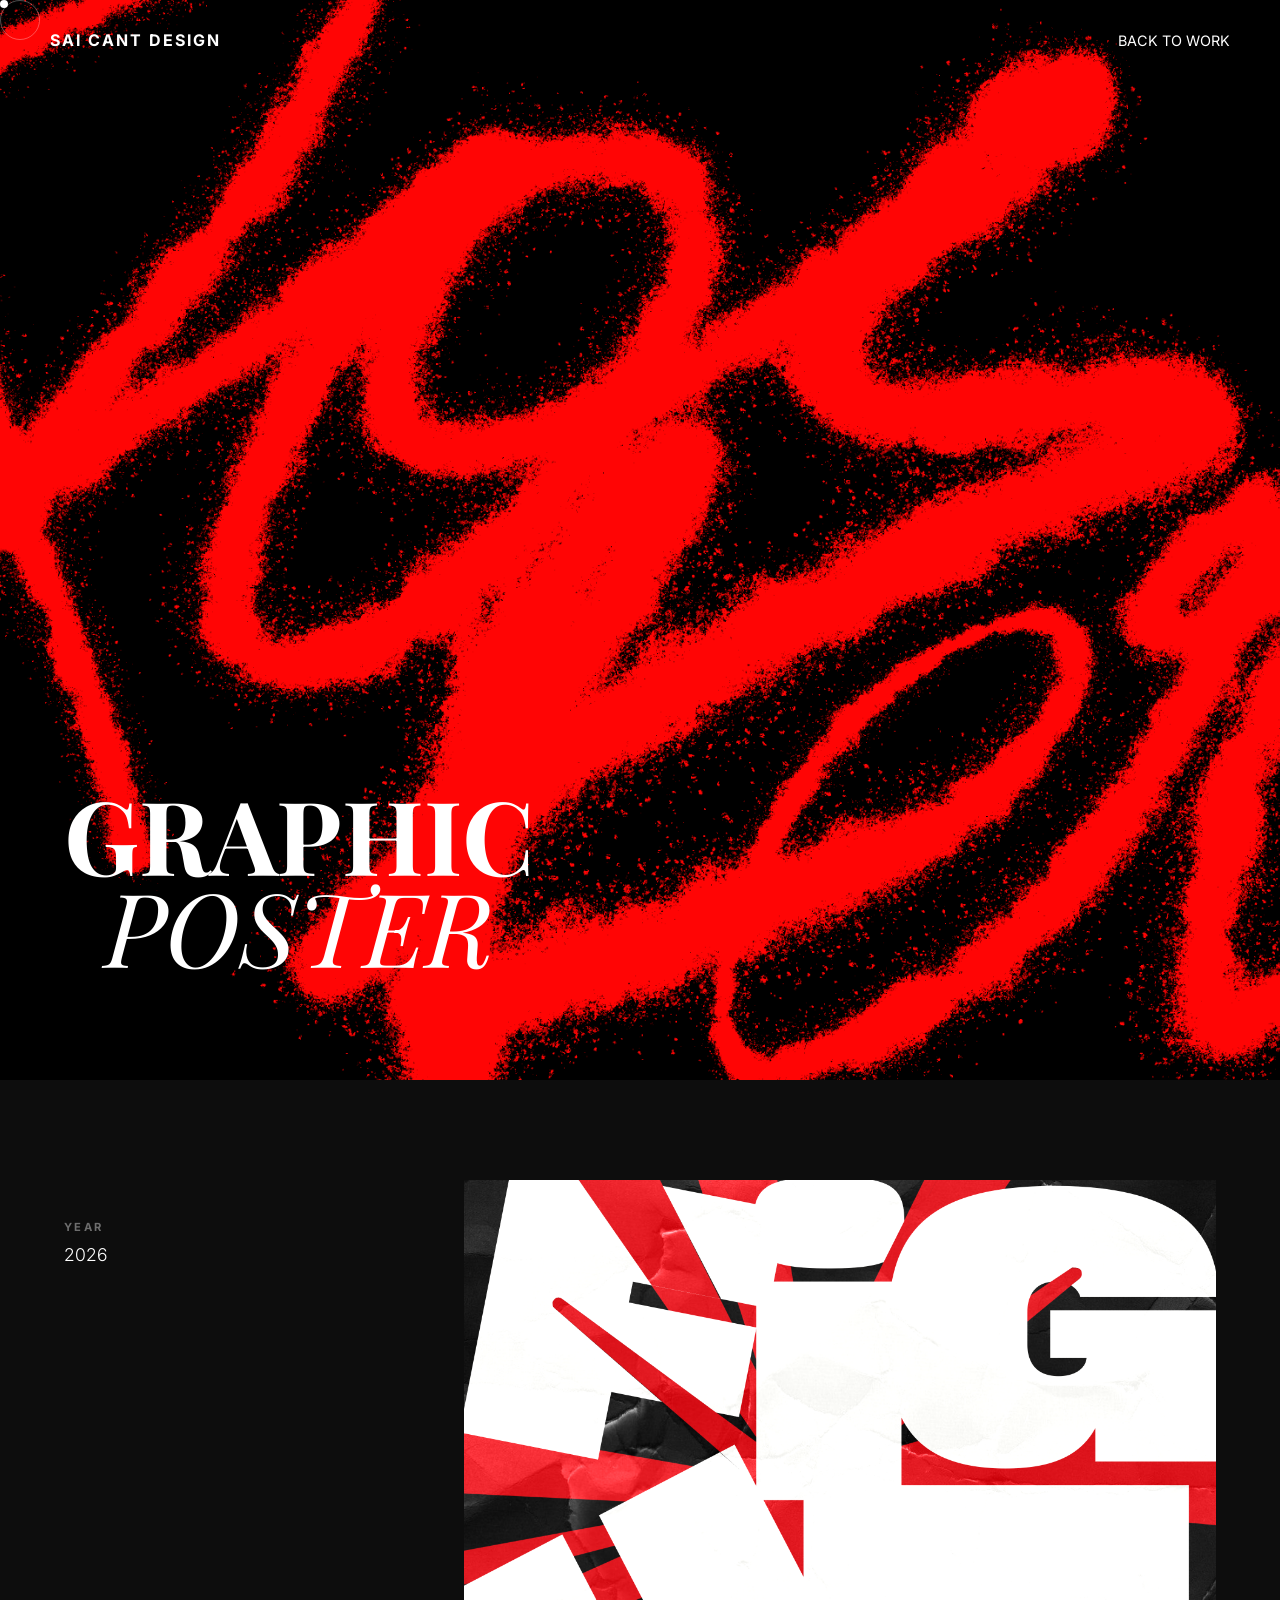
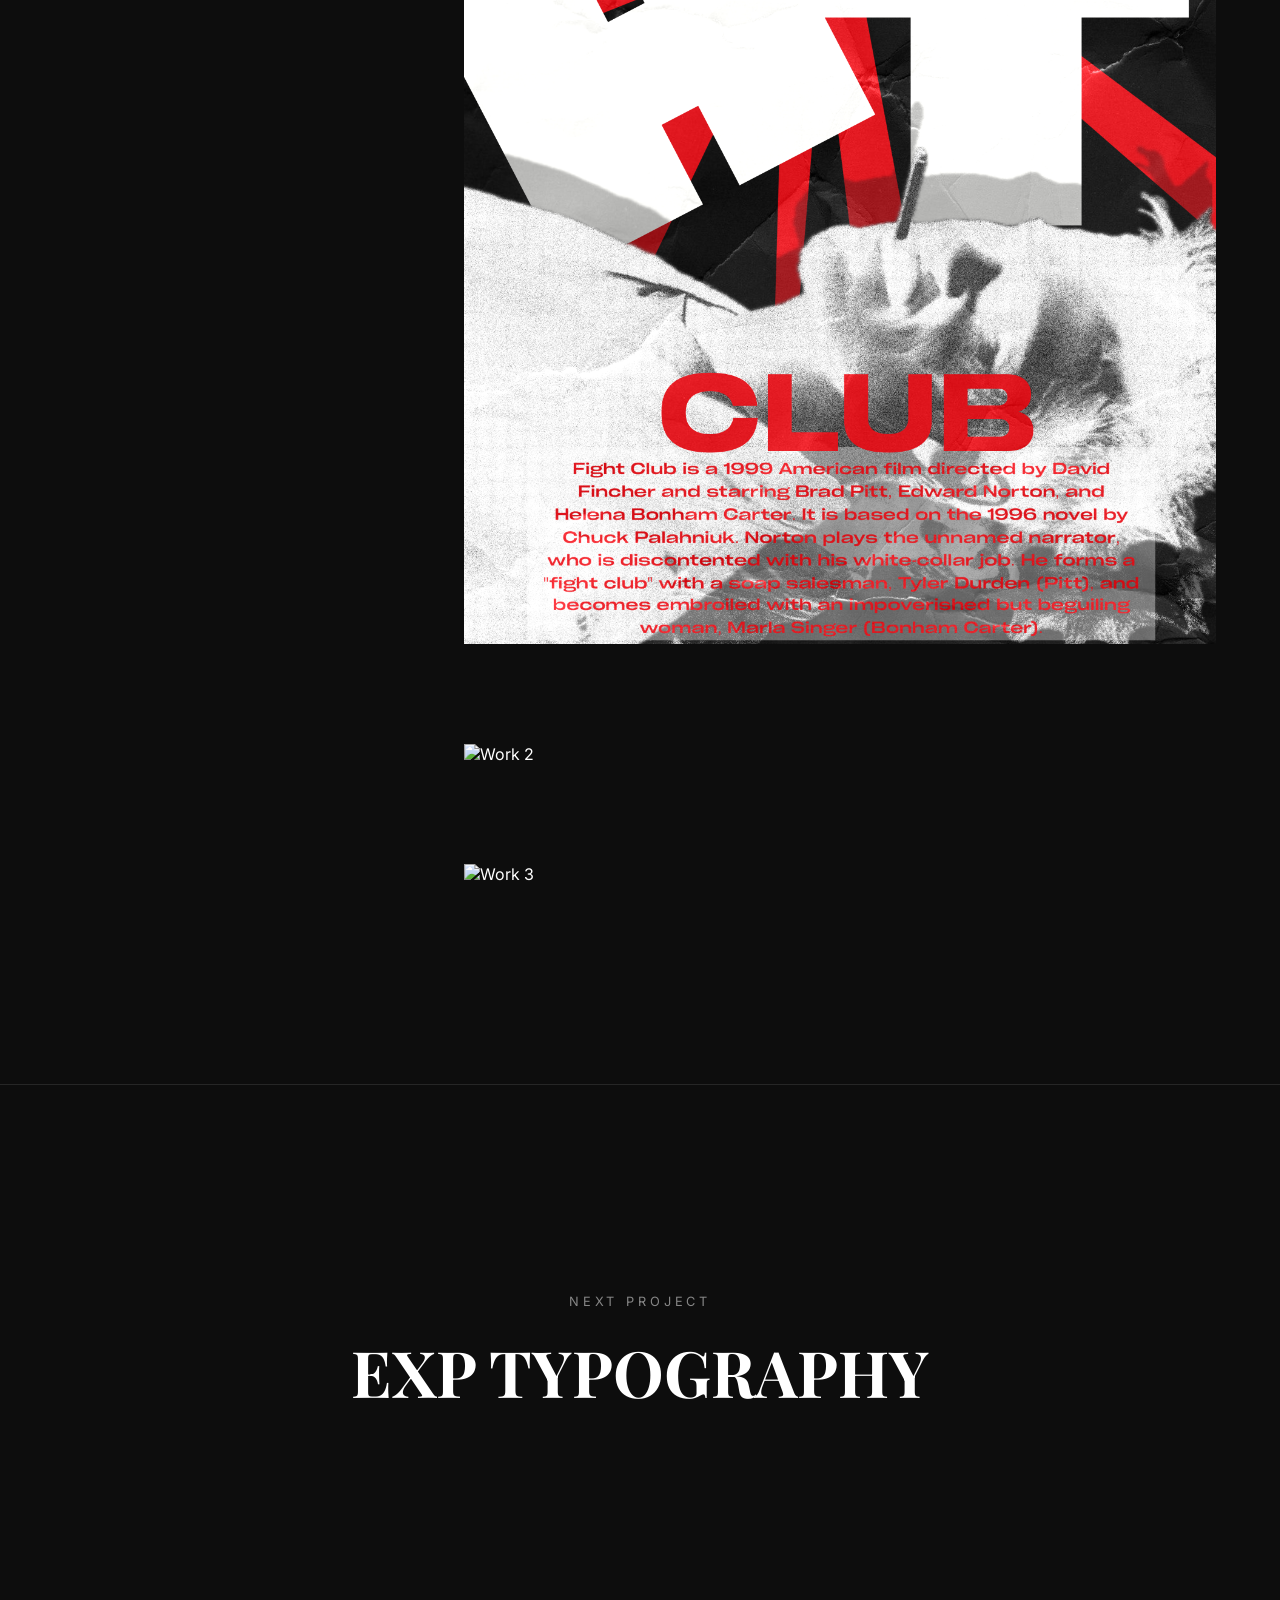
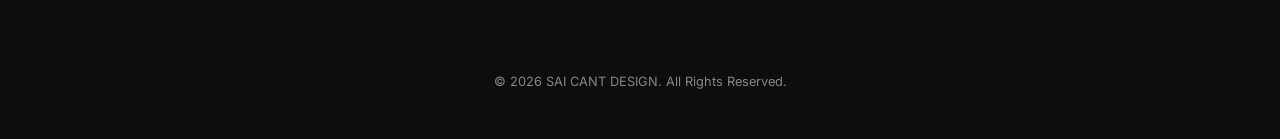
==== project.html @ 48252958 "portfolio" ====
<!DOCTYPE html>
<html lang="en">
<head>
    <meta charset="UTF-8">
    <meta name="viewport" content="width=device-width, initial-scale=1.0">
    <title>Project Title | Studio.GD</title>
    <link rel="stylesheet" href="style.css">
    <link href="https://fonts.googleapis.com/css2?family=Inter:wght@300;400;700&family=Playfair+Display:ital,wght@0,700;1,700&display=swap" rel="stylesheet">
</head>
<body class="project-page">

    <div class="cursor"></div>
    <div class="cursor-follower"></div>

    <nav>
        <div class="logo"><a href="index.html" style="text-decoration:none; color:white;">SAI CANT DESIGN</a></div>
        <div class="nav-links">
            <a href="index.html#work">Back to Work</a>
        </div>
    </nav>

    <div id="wrapper">
        <header class="project-hero">
            <div class="hero-image-full">
                <img src="Untitled_Artwork 68.png" alt="Hero">
            </div>
            <div class="project-title-container">
                <h1 class="reveal-text">GRAPHIC <span>POSTER</span></h1>
            </div>
        </header>

        <section class="project-content">
            <div class="project-sidebar">
                <div class="sticky-info">
                    <div class="info-block">
                        <h4></h4>
                        <p> </p>
                    </div>
                    <div class="info-block">
                        <h4></h4>
                        <p></p>
                    </div>
                    <div class="info-block">
                        <h4>Year</h4>
                        <p>2026</p>
                    </div>
                </div>
            </div>

            <div class="project-gallery">
                <div class="gallery-item fade-up">
                    <img src="WHITE.png" alt="Work 1">
                </div>
                <div class="gallery-item fade-up">
                    <img src="BLACK.png" alt="Work 2">
                </div>
                <div class="gallery-item fade-up">
                    <img src="EDIT.png" alt="Work 3">
                </div>
            </div>
        </section>

        <section class="next-project">
            <a href="#">
                <span class="label">Next Project</span>
                <h2>EXP TYPOGRAPHY</h2>
            </a>
        </section>

        <footer>
            <p>&copy; 2026 SAI CANT DESIGN. All Rights Reserved.</p>
        </footer>
    </div>

    <script src="https://cdnjs.cloudflare.com/ajax/libs/gsap/3.12.2/gsap.min.js"></script>
    <script src="https://cdnjs.cloudflare.com/ajax/libs/gsap/3.12.2/ScrollTrigger.min.js"></script>
    <script src="https://cdn.jsdelivr.net/gh/studio-freight/lenis@1.0.19/bundled/lenis.min.js"></script>
    <script src="script.js"></script>
</body>
</html>
---- style.css ----
:root {
    --bg-color: #0d0d0d;
    --text-color: #ffffff;
    --accent-color: #f3f3f3;
}

* {
    margin: 0;
    padding: 0;
    box-sizing: border-box;
    cursor: none; /* Hide default cursor for custom cursor */
}

body {
    background-color: var(--bg-color);
    color: var(--text-color);
    font-family: 'Inter', sans-serif;
    overflow-x: hidden;
}

/* Custom Cursor */
.cursor {
    width: 8px;
    height: 8px;
    background: #fff;
    border-radius: 50%;
    position: fixed;
    pointer-events: none;
    z-index: 999;
}

.cursor-follower {
    width: 40px;
    height: 40px;
    border: 1px solid rgba(255, 255, 255, 0.3);
    border-radius: 50%;
    position: fixed;
    pointer-events: none;
    z-index: 998;
    transition: transform 0.1s ease-out;
}

/* Navigation */
nav {
    position: fixed;
    top: 0;
    width: 100%;
    padding: 30px 50px;
    display: flex;
    justify-content: space-between;
    align-items: center;
    z-index: 100;
}

.logo {
    font-weight: 700;
    letter-spacing: 2px;
}

.nav-links a {
    color: var(--text-color);
    text-decoration: none;
    margin-left: 30px;
    font-size: 0.9rem;
    text-transform: uppercase;
}

/* Hero Section */
.hero {
    height: 100vh;
    display: flex;
    flex-direction: column;
    justify-content: center;
    align-items: center;
    padding-top: 100px;
}

h1 {
    font-family: 'Playfair Display', serif;
    font-size: 8vw;
    line-height: 0.9;
    text-align: center;
}

h1 span {
    display: block;
    font-style: italic;
    font-weight: 300;
}

.hero-image-container {
    width: 60%;
    height: 50vh;
    margin-top: 50px;
    overflow: hidden;
    position: relative;
}

.hero-bg {
    width: 100%;
    height: 120%; /* Taller for parallax */
    background-size: cover;
    background-position: center;
}

/* Horizontal Scroll Styles */
.horizontal-scroll {
    height: 100vh;
    overflow: hidden;
    display: flex;
    align-items: center;
}

.pin-wrap {
    height: 100vh;
    display: flex;
    align-items: center;
    padding: 0 10vw;
}

.animation-wrap {
    display: flex;
    gap: 150px;
}

.item {
    width: 450px;
    flex-shrink: 0;
}

.item-inner img {
    width: 100%;
    height: 550px;
    object-fit: cover;
    filter: grayscale(1);
    transition: filter 0.5s ease;
}

.item-inner:hover img {
    filter: grayscale(0);
}

.item h3 {
    margin-top: 20px;
    font-size: 1.5rem;
    font-weight: 300;
}

/* Content Sections */
.about, .contact {
    min-height: 80vh;
    display: flex;
    justify-content: center;
    align-items: center;
    text-align: center;
    padding: 100px 20px;
}

.about p {
    font-size: 2.5vw;
    max-width: 80%;
    margin: 0 auto;
    line-height: 1.4;
}

.contact h2 {
    font-family: 'Playfair Display', serif;
    font-size: 6vw;
}

.contact-info {
    margin-top: 40px;
}

footer {
    padding: 50px;
    text-align: center;
    font-size: 0.8rem;
    opacity: 0.5;
}

/* Project Page Specifics */
.project-hero {
    height: 120vh; /* Taller for dramatic scroll */
    position: relative;
    overflow: hidden;
}

.hero-image-full {
    width: 100%;
    height: 100%;
}

.hero-image-full img {
    width: 100%;
    height: 100%;
    object-fit: cover;
}

.project-title-container {
    position: absolute;
    bottom: 10%;
    left: 5%;
}

.project-content {
    display: grid;
    grid-template-columns: 350px 1fr;
    gap: 50px;
    padding: 100px 5%;
}

.sticky-info {
    position: sticky;
    top: 150px;
}

.info-block {
    margin-bottom: 40px;
}

.info-block h4 {
    text-transform: uppercase;
    font-size: 0.7rem;
    letter-spacing: 0.2em;
    opacity: 0.4;
    margin-bottom: 10px;
}

.info-block p {
    font-size: 1.1rem;
    font-weight: 300;
}

.gallery-item {
    margin-bottom: 100px;
}

.gallery-item img {
    width: 100%;
    display: block;
}

/* Next Project Footer */
.next-project {
    height: 60vh;
    display: flex;
    justify-content: center;
    align-items: center;
    border-top: 1px solid rgba(255,255,255,0.1);
}

.next-project a {
    text-decoration: none;
    color: white;
    text-align: center;
}

.next-project .label {
    display: block;
    font-size: 0.8rem;
    text-transform: uppercase;
    letter-spacing: 0.3em;
    margin-bottom: 20px;
    opacity: 0.5;
}

.next-project h2 {
    font-family: 'Playfair Display', serif;
    font-size: 5vw;
    transition: font-style 0.3s ease;
}

.next-project a:hover h2 {
    font-style: italic;
}

/* Project Page Specifics */
.project-hero {
    height: 120vh; /* Taller for dramatic scroll */
    position: relative;
    overflow: hidden;
}

.hero-image-full {
    width: 100%;
    height: 100%;
}

.hero-image-full img {
    width: 100%;
    height: 100%;
    object-fit: cover;
}

.project-title-container {
    position: absolute;
    bottom: 10%;
    left: 5%;
}

.project-content {
    display: grid;
    grid-template-columns: 350px 1fr;
    gap: 50px;
    padding: 100px 5%;
}

.sticky-info {
    position: sticky;
    top: 150px;
}

.info-block {
    margin-bottom: 40px;
}

.info-block h4 {
    text-transform: uppercase;
    font-size: 0.7rem;
    letter-spacing: 0.2em;
    opacity: 0.4;
    margin-bottom: 10px;
}

.info-block p {
    font-size: 1.1rem;
    font-weight: 300;
}

.gallery-item {
    margin-bottom: 100px;
}

.gallery-item img {
    width: 100%;
    display: block;
}

/* Next Project Footer */
.next-project {
    height: 60vh;
    display: flex;
    justify-content: center;
    align-items: center;
    border-top: 1px solid rgba(255,255,255,0.1);
}

.next-project a {
    text-decoration: none;
    color: white;
    text-align: center;
}

.next-project .label {
    display: block;
    font-size: 0.8rem;
    text-transform: uppercase;
    letter-spacing: 0.3em;
    margin-bottom: 20px;
    opacity: 0.5;
}

.next-project h2 {
    font-family: 'Playfair Display', serif;
    font-size: 5vw;
    transition: font-style 0.3s ease;
}

.next-project a:hover h2 {
    font-style: italic;
}

/* Project Page Specifics */
.project-hero {
    height: 120vh; /* Taller for dramatic scroll */
    position: relative;
    overflow: hidden;
}

.hero-image-full {
    width: 100%;
    height: 100%;
}

.hero-image-full img {
    width: 100%;
    height: 100%;
    object-fit: cover;
}

.project-title-container {
    position: absolute;
    bottom: 10%;
    left: 5%;
}

.project-content {
    display: grid;
    grid-template-columns: 350px 1fr;
    gap: 50px;
    padding: 100px 5%;
}

.sticky-info {
    position: sticky;
    top: 150px;
}

.info-block {
    margin-bottom: 40px;
}

.info-block h4 {
    text-transform: uppercase;
    font-size: 0.7rem;
    letter-spacing: 0.2em;
    opacity: 0.4;
    margin-bottom: 10px;
}

.info-block p {
    font-size: 1.1rem;
    font-weight: 300;
}

.gallery-item {
    margin-bottom: 100px;
}

.gallery-item img {
    width: 100%;
    display: block;
}

/* Next Project Footer */
.next-project {
    height: 60vh;
    display: flex;
    justify-content: center;
    align-items: center;
    border-top: 1px solid rgba(255,255,255,0.1);
}

.next-project a {
    text-decoration: none;
    color: white;
    text-align: center;
}

.next-project .label {
    display: block;
    font-size: 0.8rem;
    text-transform: uppercase;
    letter-spacing: 0.3em;
    margin-bottom: 20px;
    opacity: 0.5;
}

.next-project h2 {
    font-family: 'Playfair Display', serif;
    font-size: 5vw;
    transition: font-style 0.3s ease;
}

.next-project a:hover h2 {
    font-style: italic;
}

/* Project Page Specifics */
.project-hero {
    height: 120vh; /* Taller for dramatic scroll */
    position: relative;
    overflow: hidden;
}

.hero-image-full {
    width: 100%;
    height: 100%;
}

.hero-image-full img {
    width: 100%;
    height: 100%;
    object-fit: cover;
}

.project-title-container {
    position: absolute;
    bottom: 10%;
    left: 5%;
}

.project-content {
    display: grid;
    grid-template-columns: 350px 1fr;
    gap: 50px;
    padding: 100px 5%;
}

.sticky-info {
    position: sticky;
    top: 150px;
}

.info-block {
    margin-bottom: 40px;
}

.info-block h4 {
    text-transform: uppercase;
    font-size: 0.7rem;
    letter-spacing: 0.2em;
    opacity: 0.4;
    margin-bottom: 10px;
}

.info-block p {
    font-size: 1.1rem;
    font-weight: 300;
}

.gallery-item {
    margin-bottom: 100px;
}

.gallery-item img {
    width: 100%;
    display: block;
}

/* Next Project Footer */
.next-project {
    height: 60vh;
    display: flex;
    justify-content: center;
    align-items: center;
    border-top: 1px solid rgba(255,255,255,0.1);
}

.next-project a {
    text-decoration: none;
    color: white;
    text-align: center;
}

.next-project .label {
    display: block;
    font-size: 0.8rem;
    text-transform: uppercase;
    letter-spacing: 0.3em;
    margin-bottom: 20px;
    opacity: 0.5;
}

.next-project h2 {
    font-family: 'Playfair Display', serif;
    font-size: 5vw;
    transition: font-style 0.3s ease;
}

.next-project a:hover h2 {
    font-style: italic;
}

/* Project Page Specifics */
.project-hero {
    height: 120vh; /* Taller for dramatic scroll */
    position: relative;
    overflow: hidden;
}

.hero-image-full {
    width: 100%;
    height: 100%;
}

.hero-image-full img {
    width: 100%;
    height: 100%;
    object-fit: cover;
}

.project-title-container {
    position: absolute;
    bottom: 10%;
    left: 5%;
}

.project-content {
    display: grid;
    grid-template-columns: 350px 1fr;
    gap: 50px;
    padding: 100px 5%;
}

.sticky-info {
    position: sticky;
    top: 150px;
}

.info-block {
    margin-bottom: 40px;
}

.info-block h4 {
    text-transform: uppercase;
    font-size: 0.7rem;
    letter-spacing: 0.2em;
    opacity: 0.4;
    margin-bottom: 10px;
}

.info-block p {
    font-size: 1.1rem;
    font-weight: 300;
}

.gallery-item {
    margin-bottom: 100px;
}

.gallery-item img {
    width: 100%;
    display: block;
}

/* Next Project Footer */
.next-project {
    height: 60vh;
    display: flex;
    justify-content: center;
    align-items: center;
    border-top: 1px solid rgba(255,255,255,0.1);
}

.next-project a {
    text-decoration: none;
    color: white;
    text-align: center;
}

.next-project .label {
    display: block;
    font-size: 0.8rem;
    text-transform: uppercase;
    letter-spacing: 0.3em;
    margin-bottom: 20px;
    opacity: 0.5;
}

.next-project h2 {
    font-family: 'Playfair Display', serif;
    font-size: 5vw;
    transition: font-style 0.3s ease;
}

.next-project a:hover h2 {
    font-style: italic;
}
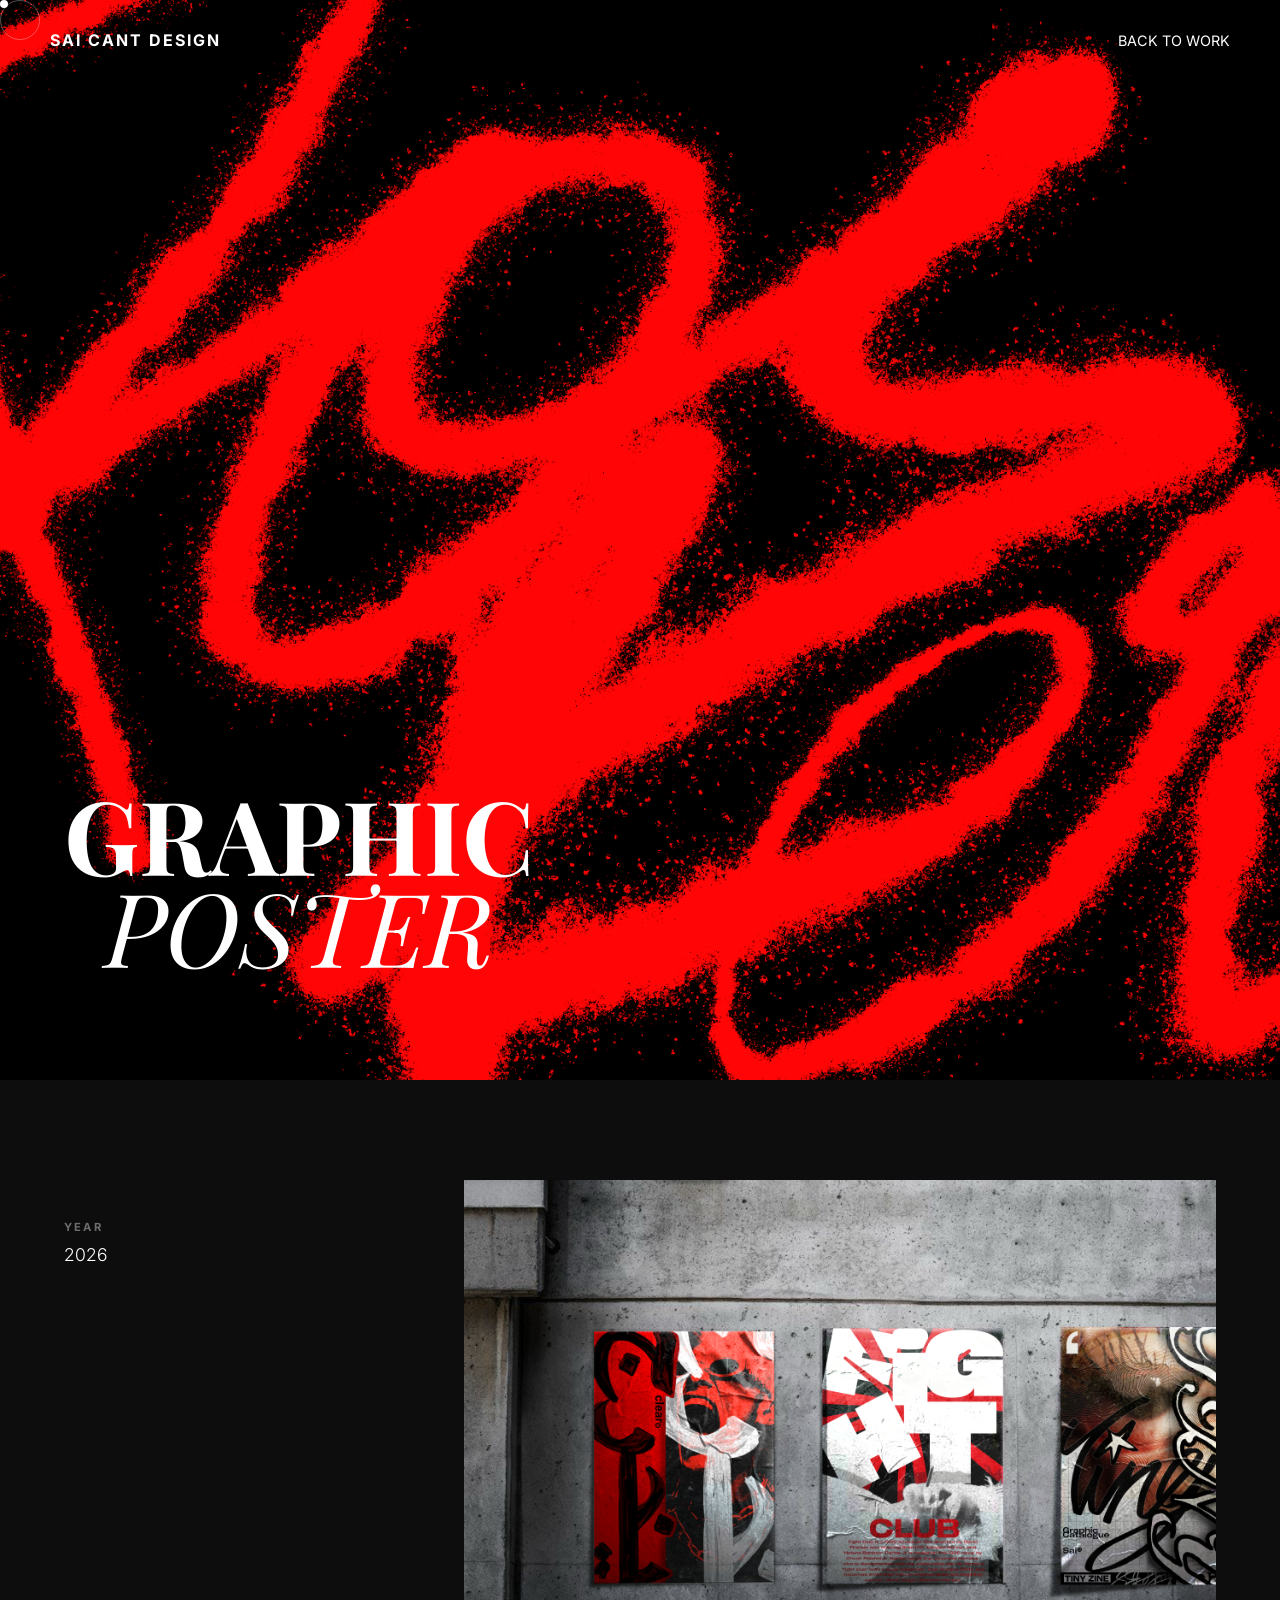
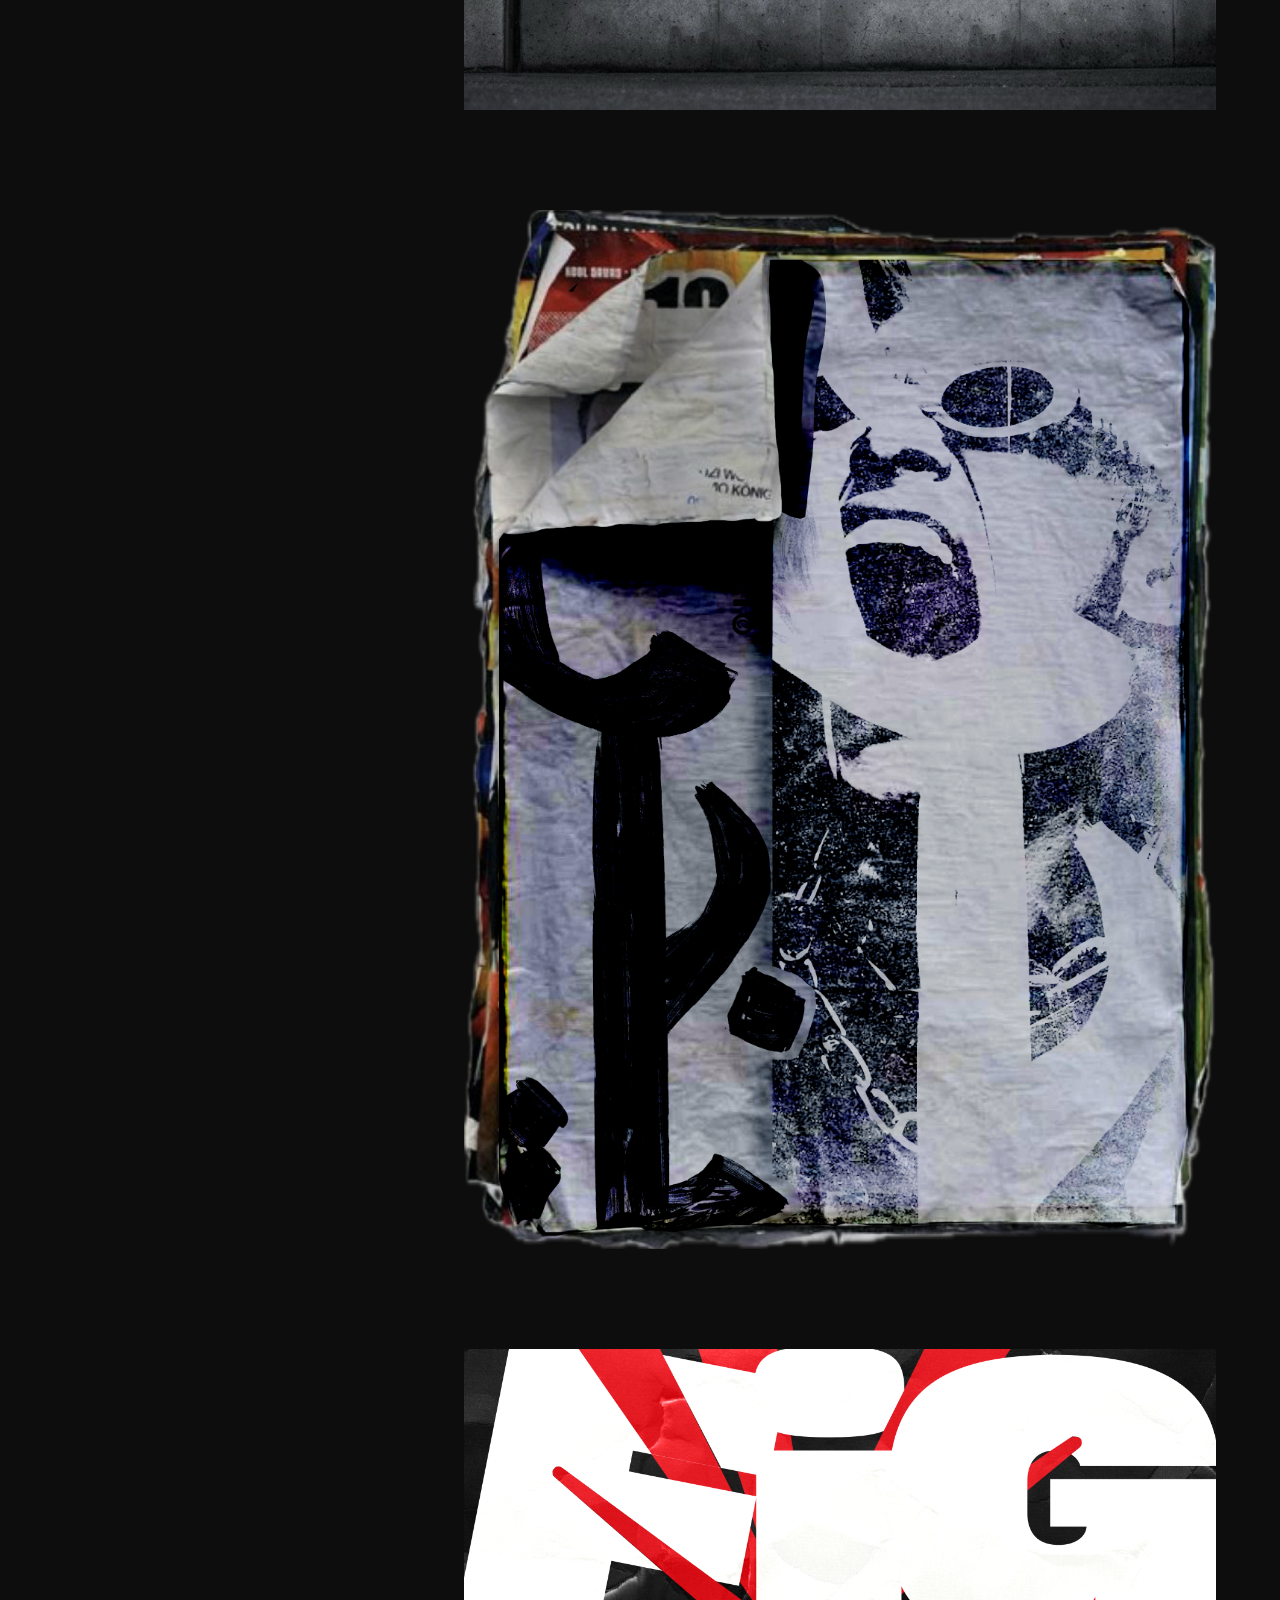
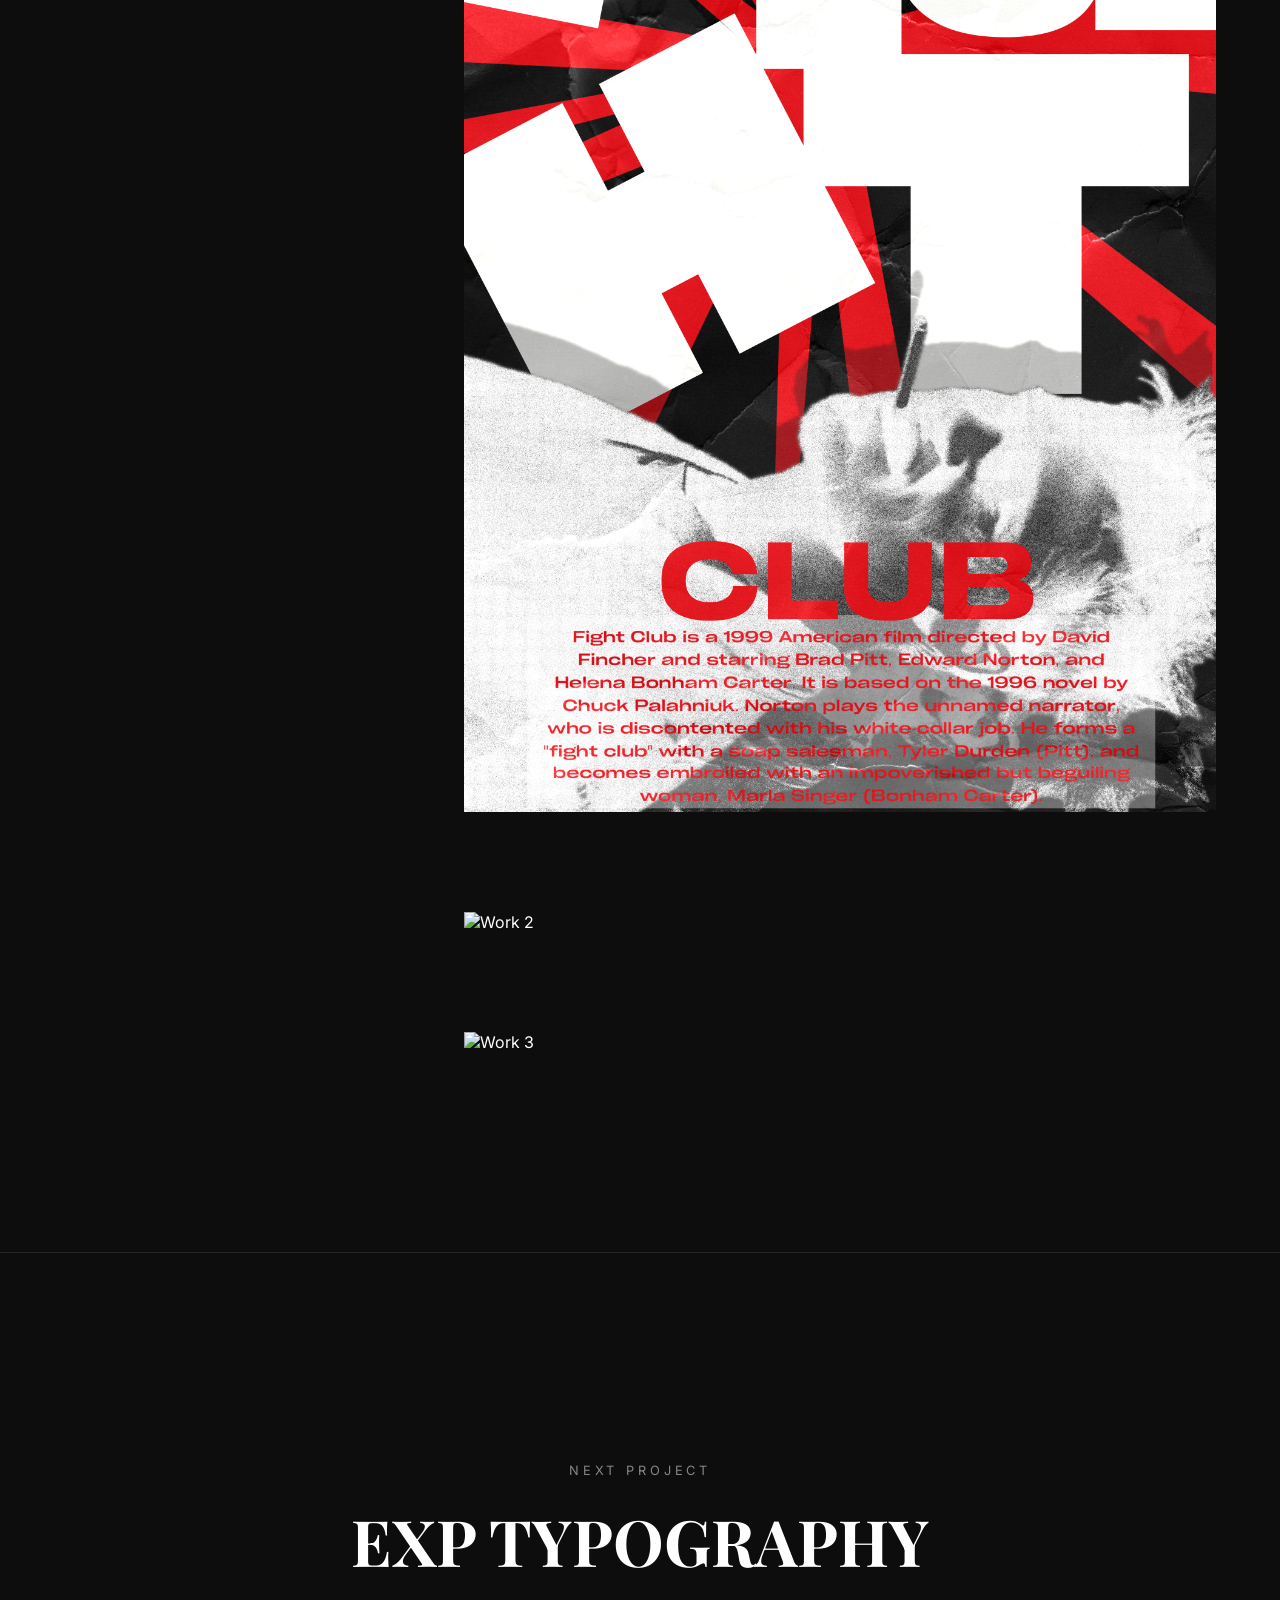
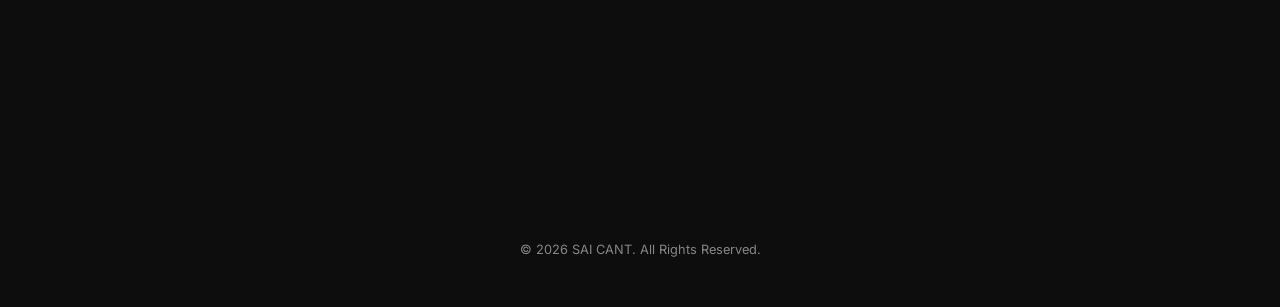
==== commit e8fc5c1b: "IMG...." ====
--- a/project.html
+++ b/project.html
@@ -49,6 +49,12 @@
 
             <div class="project-gallery">
                 <div class="gallery-item fade-up">
+                    <img src="IMG_0966.PNG" alt="Work 1">
+                </div>
+                <div class="gallery-item fade-up">
+                    <img src="IMG_0965.PNG" alt="Work 1">  
+                </div>  
+                <div class="gallery-item fade-up">
                     <img src="WHITE.png" alt="Work 1">
                 </div>
                 <div class="gallery-item fade-up">
@@ -68,7 +74,7 @@
         </section>
 
         <footer>
-            <p>&copy; 2026 SAI CANT DESIGN. All Rights Reserved.</p>
+            <p>&copy; 2026 SAI CANT. All Rights Reserved.</p>
         </footer>
     </div>
 
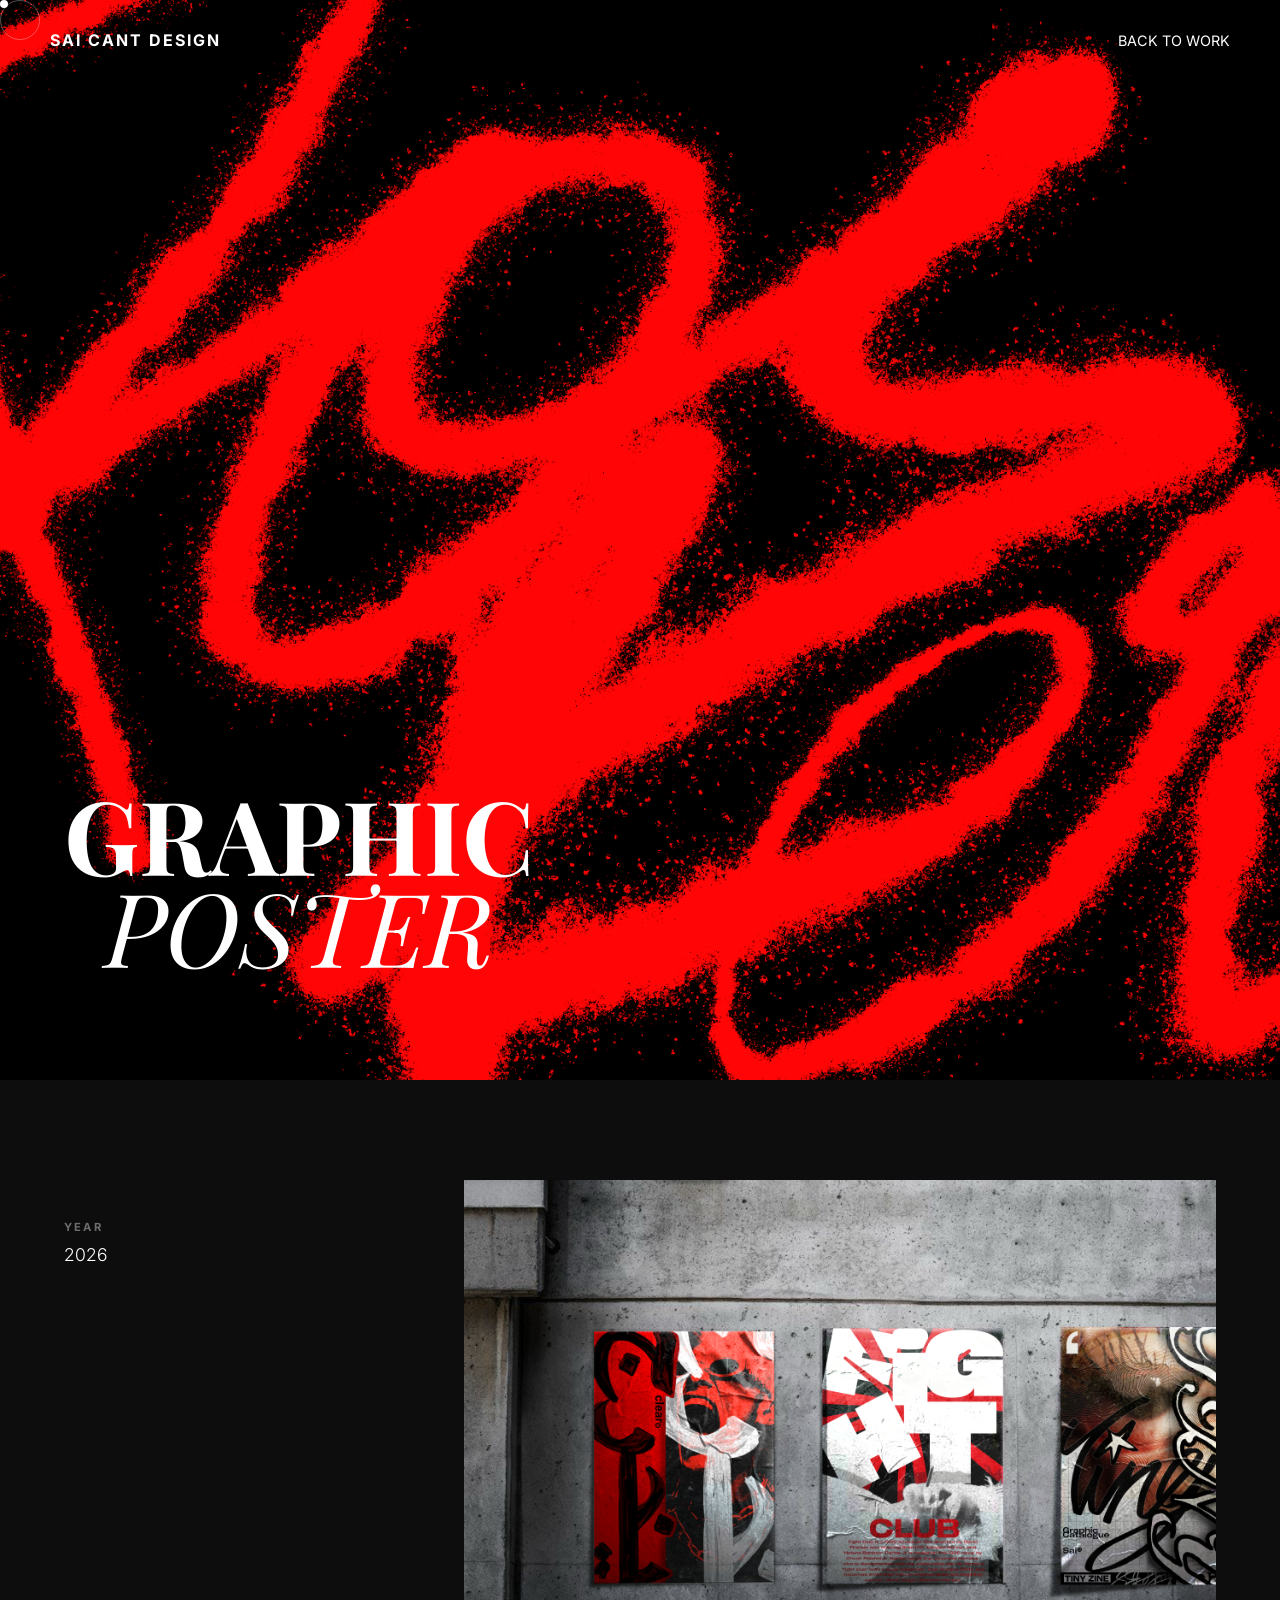
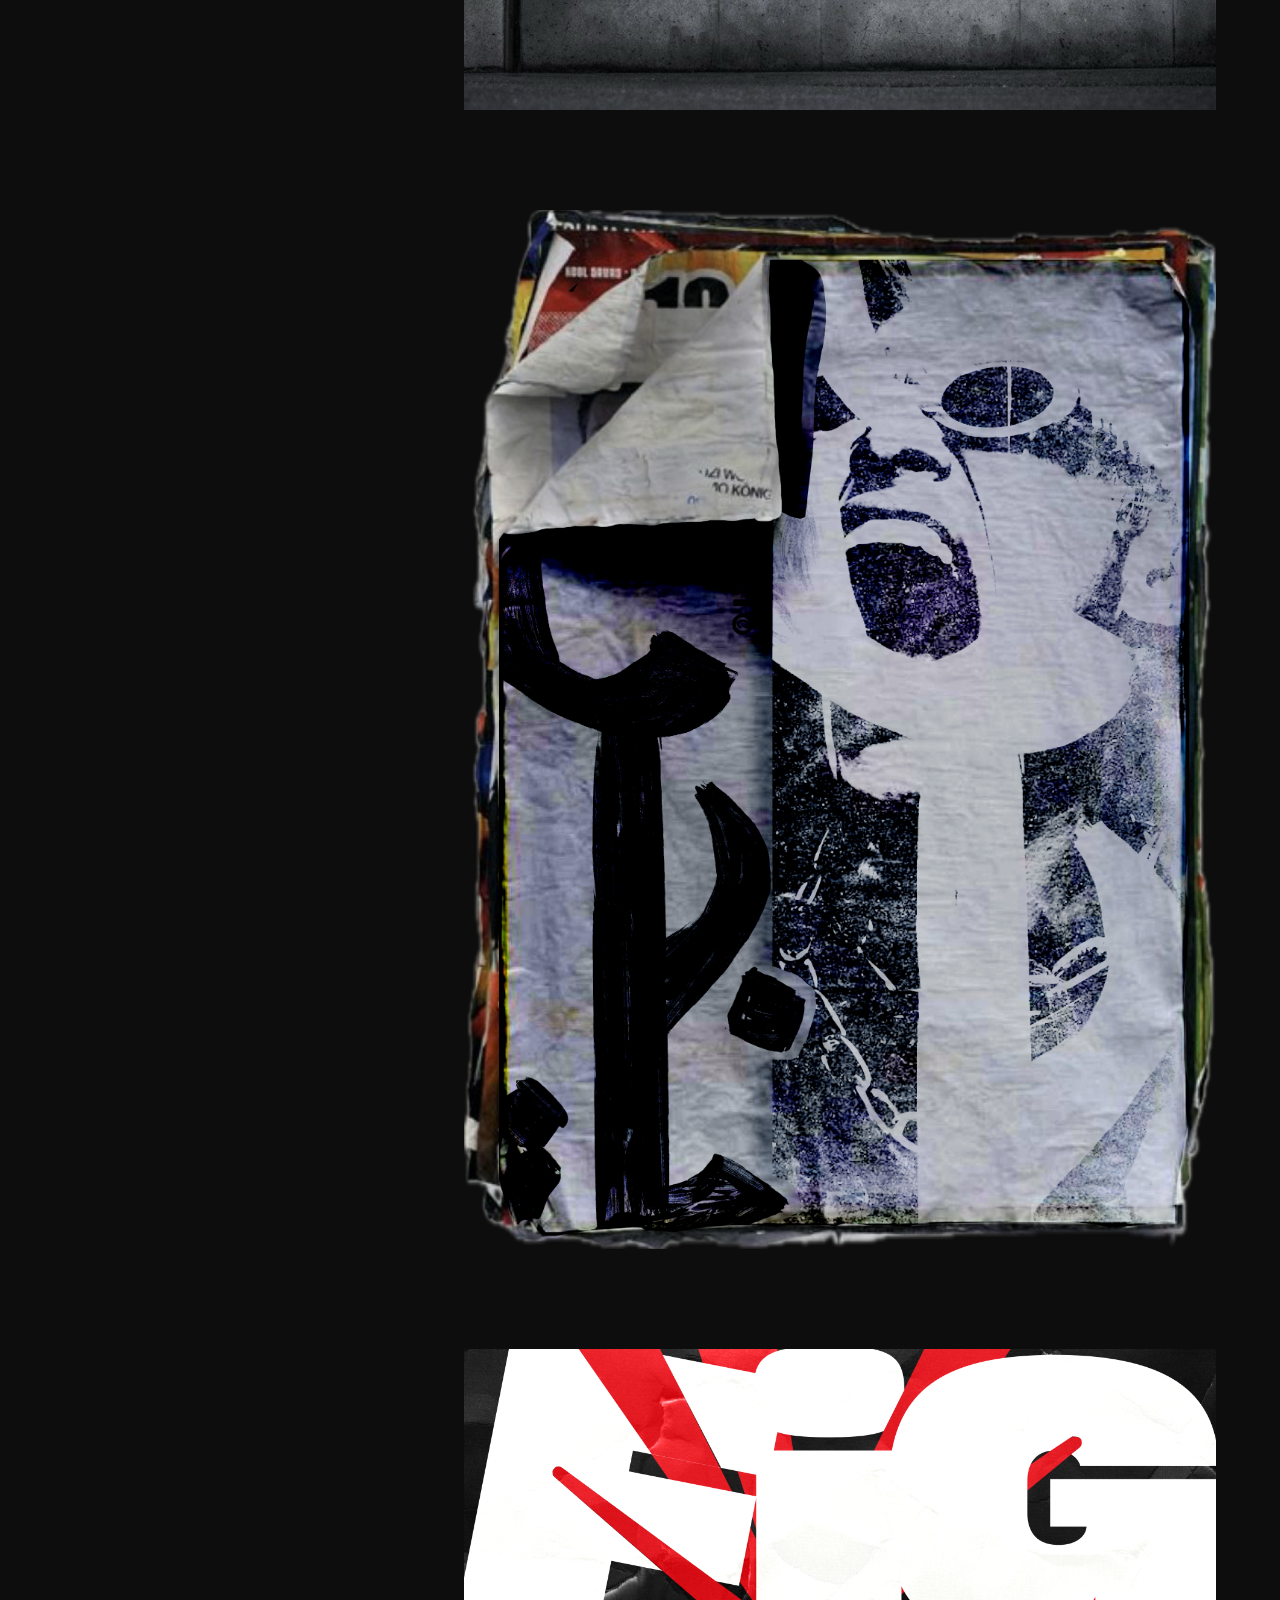
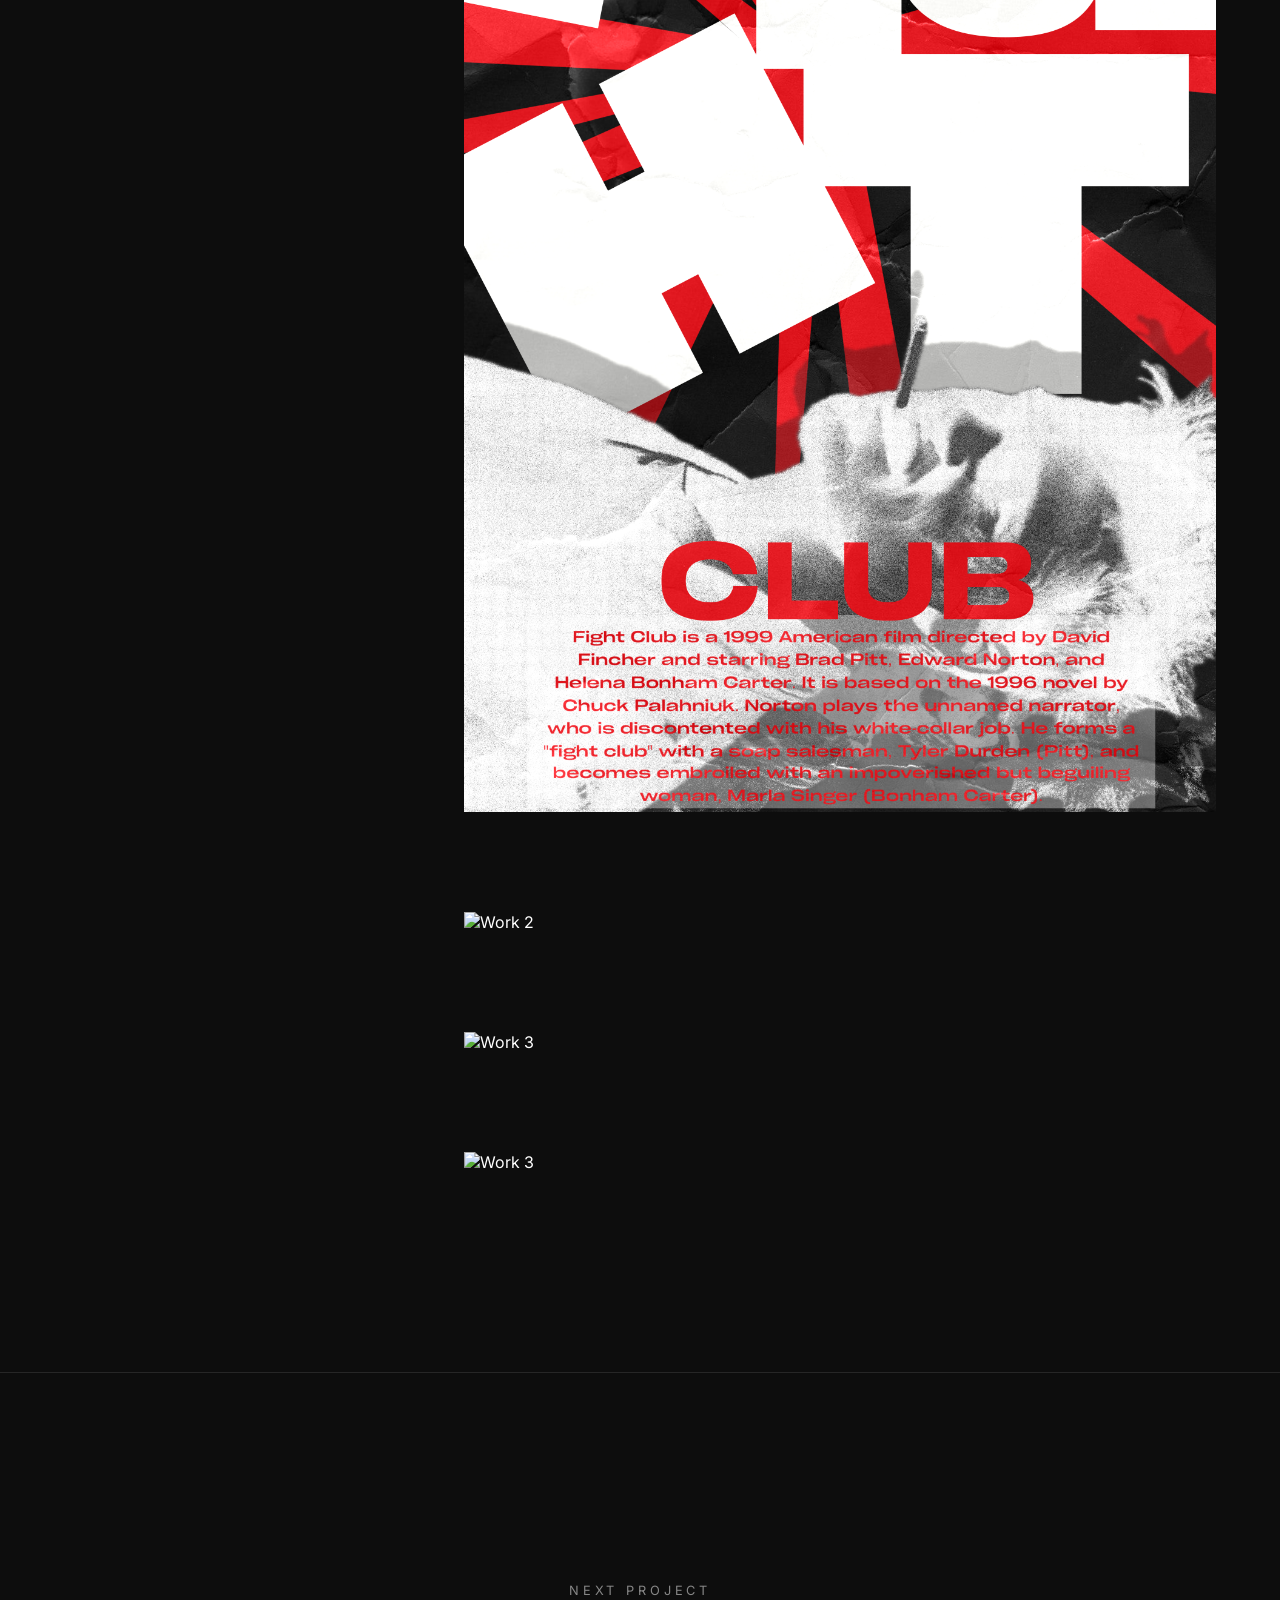
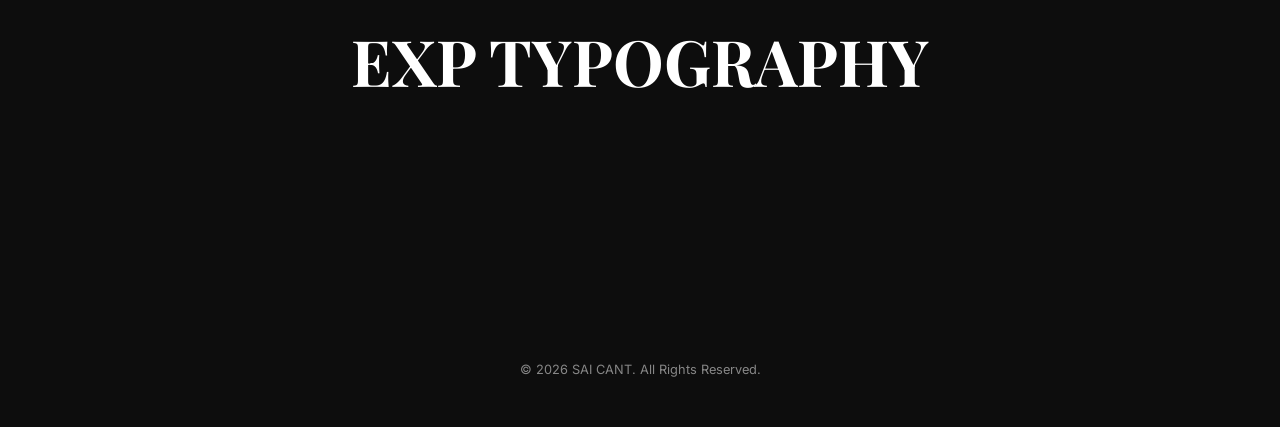
==== commit 3936cbe8: "NEW CHANGE" ====
--- a/project.html
+++ b/project.html
@@ -63,6 +63,9 @@
                 <div class="gallery-item fade-up">
                     <img src="EDIT.png" alt="Work 3">
                 </div>
+                <div class="gallery-item fade-up">
+                    <img src="tv.png" alt="Work 3">
+                </div>
             </div>
         </section>
 
